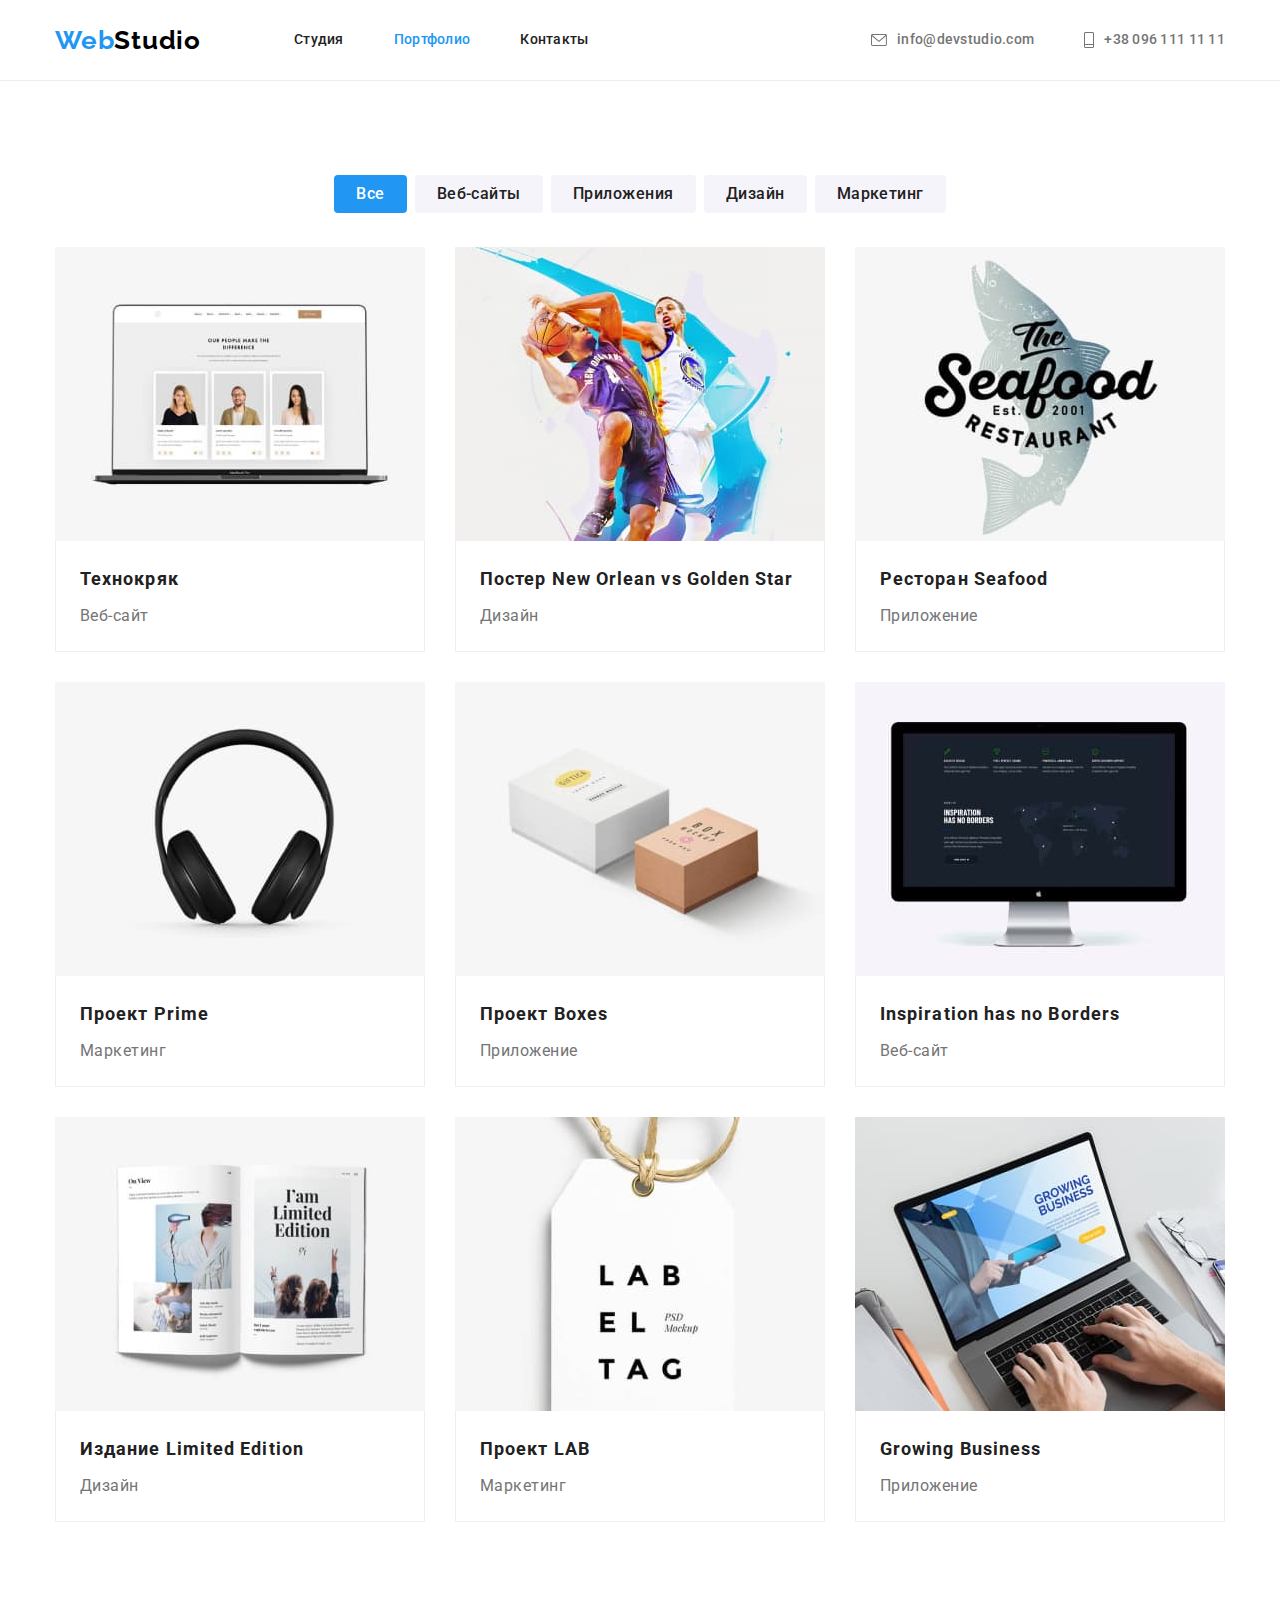
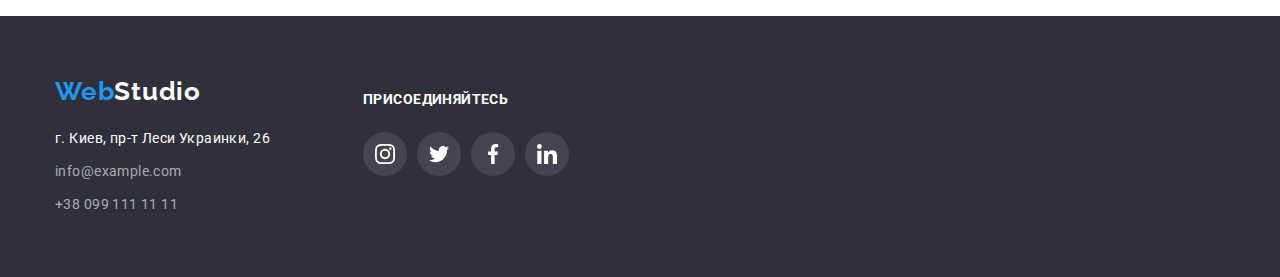
==== portfolio.html @ 46b09ffe "Initial commit" ====
<!DOCTYPE html>
<html lang="ru">
  <head>
    <meta charset="UTF-8" />
    <meta http-equiv="X-UA-Compatible" content="IE=edge" />
    <meta name="viewport" content="width=device-width, initial-scale=1.0" />
    <title>Портфолио</title>
    <link rel="preconnect" href="https://fonts.googleapis.com" />
    <link rel="preconnect" href="https://fonts.gstatic.com" crossorigin />
    <link
      href="https://fonts.googleapis.com/css2?family=Raleway:wght@700&family=Roboto:wght@400;500;700;900&display=swap"
      rel="stylesheet"
    />
    <link
      rel="stylesheet"
      href="https://cdnjs.cloudflare.com/ajax/libs/modern-normalize/1.0.0/modern-normalize.min.css"
    />
    <link rel="stylesheet" href="./css/styles.css" />
  </head>
  <body>
    <!-- Секція хедер -->
    <header class="page-header">
      <div class="container header-container">
        <a class="logo header-logo link" href="./index.html"
          >Web<span class="header-title-part">Studio</span>
        </a>
        <nav class="header-nav">
          <ul class="list header-list">
            <li class="header-item">
              <a class="header-text header-link link" href="./index.html">Студия</a>
            </li>
            <li class="header-item">
              <a class="header-text header-link link current-link" href="./portfolio.html"
                >Портфолио</a
              >
            </li>
            <li class="header-item">
              <a class="header-text header-link link" href="">Контакты</a>
            </li>
          </ul>
        </nav>
        <ul class="list header-list">
          <li class="header-item">
            <a
              class="header-text header-contact header-link-icon link"
              href="mailto:info@devstudio.com"
            >
              <svg class="header-icon" width="16" height="12">
                <use href="./images/icons.svg.svg#icon-mail"></use>
              </svg>
              info@devstudio.com
            </a>
          </li>
          <li class="header-item">
            <a class="header-text header-contact header-link-icon link" href="tel:+380961111111">
              <svg class="header-icon" width="10" height="16">
                <use href="./images/icons.svg.svg#icon-phone"></use>
              </svg>
              +38 096 111 11 11
            </a>
          </li>
        </ul>
      </div>
    </header>
    <!-- Блок унікального контексу -->
    <main>
      <!-- Секція Portfolio -->
      <section class="portfolio">
        <div class="container">
          <h1 class="visually-hidden">Портфолио WebStudio</h1>
          <ul class="card-btn list">
            <li class="card-btn-item">
              <button class="btn-portfolio btn current-btn" type="button">Все</button>
            </li>
            <li class="card-btn-item">
              <button class="btn-portfolio btn" type="button">Веб-сайты</button>
            </li>
            <li class="card-btn-item">
              <button class="btn-portfolio btn" type="button">Приложения</button>
            </li>
            <li class="card-btn-item">
              <button class="btn-portfolio btn" type="button">Дизайн</button>
            </li>
            <li class="card-btn-item">
              <button class="btn-portfolio btn" type="button">Маркетинг</button>
            </li>
          </ul>
          <ul class="card-portfolio card-set list">
            <li class="card-set-item">
              <a class="card-set-option link" href="" target="_blank" rel="noopenet noreferrer">
                <img
                  src="./images/portfolio/project-1.jpg"
                  alt="Технокряк"
                  width="370"
                  height="295"
                />
                <div class="portfolio-wrapper">
                  <h2 class="caption-portfolio">Технокряк</h2>
                  <p class="text-portfolio">Веб-сайт</p>
                </div>
              </a>
            </li>
            <li class="card-set-item">
              <a class="card-set-option link" href="" target="_blank" rel="noopenet noreferrer">
                <img
                  src="./images/portfolio/project-2.jpg"
                  alt="Постер New Orlean vs Golden Star"
                  width="370"
                  height="295"
                />
                <div class="portfolio-wrapper">
                  <h2 class="caption-portfolio">Постер New Orlean vs Golden Star</h2>
                  <p class="text-portfolio">Дизайн</p>
                </div>
              </a>
            </li>
            <li class="card-set-item">
              <a class="card-set-option link" href="" target="_blank" rel="noopenet noreferrer">
                <img
                  src="./images/portfolio/project-3.jpg"
                  alt="Ресторан Seafood"
                  width="370"
                  height="295"
                />
                <div class="portfolio-wrapper">
                  <h2 class="caption-portfolio">Ресторан Seafood</h2>
                  <p class="text-portfolio">Приложение</p>
                </div>
              </a>
            </li>
            <li class="card-set-item">
              <a class="card-set-option link" href="" target="_blank" rel="noopenet noreferrer">
                <img
                  src="./images/portfolio/project-4.jpg"
                  alt="роект Prime"
                  width="370"
                  height="295"
                />
                <div class="portfolio-wrapper">
                  <h2 class="caption-portfolio">Проект Prime</h2>
                  <p class="text-portfolio">Маркетинг</p>
                </div>
              </a>
            </li>
            <li class="card-set-item">
              <a class="card-set-option link" href="" target="_blank" rel="noopenet noreferrer">
                <img
                  src="./images/portfolio/project-5.jpg"
                  alt="Проект Boxes"
                  width="370"
                  height="295"
                />
                <div class="portfolio-wrapper">
                  <h2 class="caption-portfolio">Проект Boxes</h2>
                  <p class="text-portfolio">Приложение</p>
                </div>
              </a>
            </li>
            <li class="card-set-item">
              <a class="card-set-option link" href="" target="_blank" rel="noopenet noreferrer">
                <img
                  src="./images/portfolio/project-6.jpg"
                  alt="Inspiration has no Borders"
                  width="370"
                  height="295"
                />
                <div class="portfolio-wrapper">
                  <h2 class="caption-portfolio" lang="en">Inspiration has no Borders</h2>
                  <p class="text-portfolio">Веб-сайт</p>
                </div>
              </a>
            </li>
            <li class="card-set-item">
              <a class="card-set-option link" href="" target="_blank" rel="noopenet noreferrer">
                <img
                  src="./images/portfolio/project-7.jpg"
                  alt="Издание Limited Edition"
                  width="370"
                  height="295"
                />
                <div class="portfolio-wrapper">
                  <h2 class="caption-portfolio">Издание Limited Edition</h2>
                  <p class="text-portfolio">Дизайн</p>
                </div>
              </a>
            </li>
            <li class="card-set-item">
              <a class="card-set-option link href="" target="_blank" rel="noopenet noreferrer">
                <img
                  src="./images/portfolio/project-8.jpg"
                  alt="Проект LAB"
                  width="370"
                  height="295"
                />
                <div class="portfolio-wrapper">
                  <h2 class="caption-portfolio">Проект LAB</h2>
                  <p class="text-portfolio">Маркетинг</p>
                </div>
              </a>
            </li>
            <li class="card-set-item">
              <a class="card-set-option link" href="" target="_blank" rel="noopenet noreferrer">
                <img
                  src="./images/portfolio/project-9.jpg"
                  alt="Growing Business"
                  width="370"
                  height="295"
                />
                <div class="portfolio-wrapper">
                  <h2 class="caption-portfolio" lang="en">Growing Business</h2>
                  <p class="text-portfolio">Приложение</p>
                </div>
              </a>
            </li>
          </ul>
        </div>
      </section>
    </main>
    <!-- Секція футер -->
    <footer class="footer">
      <div class="footer-container container">
        <h2 class="visually-hidden">Контакты Web Studio</h2>
        <div>
          <a class="logo footer-logo link" href="./index.html"
            >Web<span class="footer-title-part">Studio</span>
          </a>
          <address class="footer-contact address">
            <a
              class="footer-contact-link link"
              href="https://goo.gl/maps/JN8UMffVMjtooEgM7"
              target="_blank"
              rel="noopenet noreferrer"
              >г. Киев, пр-т Леси Украинки, 26</a
            >
            <ul class="list">
              <li class="footer-contact-item">
                <a class="footer-contact-list link" href="mailto:info@example.com"
                  >info@example.com</a
                >
              </li>
              <li>
                <a class="footer-contact-list link" href="tel:+380991111111">+38 099 111 11 11</a>
              </li>
            </ul>
          </address>
        </div>

        <div class="social-media-group">
          <strong class="subtitle-social">присоединяйтесь</strong>
          <ul class="social-media list">
            <li class="social-media-item">
              <a
                class="social-media-link footer-social-media-link link"
                href=""
                target="_blank"
                rel="noopenet noreferrer"
                aria-label="instagram"
              >
                <svg class="social-media-icon" width="20" height="20">
                  <use href="./images/icons.svg.svg#icon-instagram"></use>
                </svg>
              </a>
            </li>
            <li class="social-media-item">
              <a
                class="social-media-link footer-social-media-link link"
                href=""
                target="_blank"
                rel="noopenet noreferrer"
                aria-label="twitter"
              >
                <svg class="social-media-icon" width="20" height="20">
                  <use href="./images/icons.svg.svg#icon-twitter"></use>
                </svg>
              </a>
            </li>
            <li class="social-media-item">
              <a
                class="social-media-link footer-social-media-link link"
                href=""
                target="_blank"
                rel="noopenet noreferrer"
                aria-label="facebook"
              >
                <svg class="social-media-icon" width="20" height="20">
                  <use href="./images/icons.svg.svg#icon-facebook"></use>
                </svg>
              </a>
            </li>
            <li class="social-media-item">
              <a
                class="social-media-link footer-social-media-link link"
                href=""
                target="_blank"
                rel="noopenet noreferrer"
                aria-label="linkedin"
              >
                <svg class="social-media-icon" width="20" height="20">
                  <use href="./images/icons.svg.svg#icon-linkedin"></use>
                </svg>
              </a>
            </li>
          </ul>
        </div>
      </div>
    </footer>
  </body>
</html>
---- css/styles.css ----
:root {
  /* fonts */
  --main-font: 'Roboto';
  --secondary-font: 'Raleway';

  /* text colors */
  --accent-txt-cl: #2196f3;
  --basic-txt-title: #212121;
  --basic-txt-subtitle: #757575;
  --font-txt-cl: rgba(255, 255, 255, 0.6);

  /* bg-colors */

  --accent-btn-bc: #2196f3;
  --no-accent-btn-bc: #f5f4fa;
  --hover-focus-btn-bc: #188ce8;
  --dark-bc: #2f303a;
  --light-bc: #f5f4fa;

  /* others color */

  --contrast-light-txt-bc: #ffffff;
  --contrast-dark-txt-bc: #000000;
  --icon-cl: #afb1b8;

  /* others */

  --items: 4;
  --indent: 30px;
}

body {
  font-family: var(--main-font), sans-serif;
  font-size: 14px;
  line-height: 1.71;
  color: var(--basic-txt-subtitle);
}

h1,
h2,
h3,
h4,
p {
  margin: 0;
}

img {
  display: block;
  max-width: 100%;
  height: auto;
}

/* common styles start */
.container {
  width: 1200px;
  padding-left: 15px;
  padding-right: 15px;
  margin-left: auto;
  margin-right: auto;
}

.link {
  text-decoration: none;
}

.list {
  list-style: none;
  margin: 0;
  padding: 0;
}

.address {
  font-style: normal;
}

.visually-hidden {
  position: absolute;
  width: 1px;
  height: 1px;
  margin: -1px;
  border: 0;
  padding: 0;
  white-space: nowrap;
  clip-path: inset(100%);
  clip: rect(0 0 0 0);
  overflow: hidden;
}

.logo {
  font-family: var(--secondary-font);
  font-weight: 700;
  font-size: 26px;
  line-height: 1.19;
  letter-spacing: 0.03em;
  color: var(--accent-txt-cl);
  margin-right: 93px;
}

.header-title-part {
  color: var(--contrast-dark-txt-bc);
}

.footer-title-part {
  color: var(--contrast-light-txt-bc);
}

.btn {
  cursor: pointer;
  border: none;
}

.card-set {
  display: flex;
  flex-wrap: wrap;
  margin: calc(-1 * var(--indent) / 2);
}

.card-set-item {
  margin: calc(var(--indent) / 2);
  flex-basis: calc((100% - var(--indent) * var(--items)) / var(--items));
}

.card-set-option {
  display: block;
}

.card-set-option:hover,
.card-set-option:focus {
  box-shadow: 0px 1px 1px rgba(0, 0, 0, 0.12), 0px 4px 4px rgba(0, 0, 0, 0.06),
    1px 4px 6px rgba(0, 0, 0, 0.16);
}

.section-bord {
  padding-top: 94px;
  padding-bottom: 94px;
}

/* common styles end */

/* Header section */

.page-header {
  background-color: var(--contrast-light-txt-bc);

  border-bottom: 1px solid #ececec;
}

.header-container {
  display: flex;
  align-items: center;
}

.header-logo {
  margin-right: 93px;
}

.header-list {
  display: flex;
  margin-left: auto;
}

.header-item:not(:last-child) {
  margin-right: 50px;
}

.header-text {
  font-weight: 500;
  font-size: 14px;
  line-height: 1.14;
  letter-spacing: 0.02em;
}

.header-link {
  display: block;
  padding-top: 32px;
  padding-bottom: 32px;

  color: var(--basic-txt-title);
}

.header-link:hover,
.header-link:focus {
  color: var(--accent-txt-cl);
}

.current-link {
  color: var(--accent-txt-cl);
}

.header-contact {
  padding-top: 32px;
  padding-bottom: 32px;

  color: var(--basic-txt-subtitle);
}

.header-contact:hover,
.header-contact:focus {
  color: var(--accent-txt-cl);
}

.header-link-icon {
  display: flex;
  justify-content: center;
  align-items: center;

  color: var(--basic-txt-subtitle);
}

.header-link-icon:hover,
.header-link-icon:focus {
  color: var(--accent-txt-cl);
}

.header-icon {
  margin-right: 10px;

  fill: currentColor;
}

/* Main section */

/* Hero section */

.hero {
  max-width: 1600px;
  margin-right: auto;
  margin-left: auto;
  padding: 200px 0;
  background-color: var(--dark-bc);
  background-image: linear-gradient(rgba(47, 48, 58, 0.4), rgba(47, 48, 58, 0.4)),
    url(../images/hero/hero-bg.jpg);
  background-repeat: no-repeat;
  background-position: center;
  background-size: cover;

  text-align: center;
}

.main-title {
  font-weight: 900;
  font-size: 44px;
  line-height: 1.36;
  text-align: center;
  letter-spacing: 0.06em;
  text-transform: uppercase;
  color: var(--contrast-light-txt-bc);
  margin-left: auto;
  margin-right: auto;
  margin-bottom: 30px;
  width: 696px;
}

.btn-hero {
  display: block;
  margin-left: auto;
  margin-right: auto;
  font-family: inherit;
  font-weight: 700;
  font-size: 16px;
  line-height: 1.88;
  letter-spacing: 0.06em;
  color: var(--contrast-light-txt-bc);
  background-color: var(--accent-btn-bc);
  padding: 10px 32px;
  border-radius: 4px;
}

.btn-hero:hover,
.btn-hero:focus {
  background-color: var(--hover-focus-btn-bc);
  box-shadow: 0px 4px 4px rgba(0, 0, 0, 0.15);
}

/* Feature section */

.feature {
  padding-bottom: 0;
}

.feature-subtitle {
  font-weight: 700;
  font-size: 14px;
  line-height: 1.17;
  letter-spacing: 0.03em;
  text-transform: uppercase;
  color: var(--basic-txt-title);
  margin-bottom: 10px;
}

.text-feature {
  font-weight: 400;
  font-size: 14px;
  line-height: 1.71;
  letter-spacing: 0.03em;
}

/* Work section */

.section-title {
  font-weight: 700;
  font-size: 36px;
  line-height: 1.17;
  text-align: center;
  letter-spacing: 0.03em;
  color: var(--basic-txt-title);

  margin-bottom: 50px;
  margin-left: auto;
  margin-right: auto;
}

.work-list {
  --items: 3;
}

/* Team section */

.team-wrapper {
  padding-top: 30px;
  padding-bottom: 30px;
  box-shadow: 0px 1px 3px rgba(0, 0, 0, 0.12), 0px 1px 1px rgba(0, 0, 0, 0.14),
    0px 2px 1px rgba(0, 0, 0, 0.2);
  border-radius: 0px 0px 4px 4px;
}
.team {
  background-color: var(--light-bc);
}

.card-team {
  background-color: var(--contrast-light-txt-bc);

  --items: 4;
}

.caption-team {
  font-weight: 500;
  font-size: 16px;
  line-height: 1.19;
  text-align: center;
  letter-spacing: 0.03em;
  color: var(--basic-txt-title);

  margin-bottom: 10px;
}

.text-team {
  font-weight: 400;
  font-size: 16px;
  line-height: 1.19;
  text-align: center;
  letter-spacing: 0.03em;
  margin-bottom: 16px;
}

/* Client section */

.client-title {
  margin-bottom: 50px;
}

.client-list {
  display: flex;
  justify-content: center;
}

.client-item {
  width: 170px;
  height: 92px;
}

.client-item:not(:last-child) {
  margin-right: 30px;
}
.client-link {
  display: flex;
  justify-content: center;
  align-items: center;
  height: inherit;
  width: inherit;

  color: var(--icon-cl);

  border: 1px solid var(--icon-cl);
  border-radius: 4px;
}

.client-link:hover,
.client-link:focus {
  color: var(--accent-txt-cl);
  border-color: var(--accent-txt-cl);
}

.client-icon {
  fill: currentColor;
}

/* Footer section */

.footer {
  padding: 60px 0;
  background-color: var(--dark-bc);
}

.footer-container {
  display: flex;
}

.footer-logo {
  display: block;
  width: 145px;
  margin-bottom: 20px;
}

.footer-contact {
  width: 231px;
  font-weight: 400;
  font-size: 14px;
  line-height: 1.71;
  letter-spacing: 0.03em;
}

.footer-contact-link {
  color: var(--contrast-light-txt-bc);
}

.footer-contact-link:hover,
.footer-contact-link:focus {
  color: var(--accent-txt-cl);
}

.footer-contact-item {
  margin-top: 9px;
  margin-bottom: 9px;
}

.footer-contact-list {
  color: var(--font-txt-cl);
}

.footer-contact-list:hover,
.footer-contact-list:focus {
  color: var(--accent-txt-cl);
}

.subtitle-social {
  margin-bottom: 20px;

  font-weight: 700;
  font-size: 14px;
  line-height: 1.14;
  letter-spacing: 0.03em;
  text-transform: uppercase;

  color: #ffffff;
}

.social-media-group {
  margin-top: 12px;
  margin-left: 70px;
}

/* Portfolio html */

.portfolio {
  padding: 94px 0;
}

.card-btn {
  /* --items: 5;
  --indent: 8px; */
  display: flex;
  justify-content: center;
  margin-bottom: 34px;
}

.card-btn-item:not(:last-child) {
  margin-right: 8px;
}

.btn-portfolio {
  display: inline-block;
  font-family: inherit;
  font-weight: 500;
  font-size: 16px;
  line-height: 1.62;
  text-align: center;
  letter-spacing: 0.03em;
  color: var(--basic-txt-title);
  background-color: var(--no-accent-btn-bc);
  border-radius: 4px;
  padding: 6px 22px;
}

.btn-portfolio:hover,
.btn-portfolio:focus {
  color: var(--contrast-light-txt-bc);
  background-color: var(--accent-btn-bc);
  box-shadow: 0px 3px 1px rgba(0, 0, 0, 0.1), 0px 1px 2px rgba(0, 0, 0, 0.08),
    0px 2px 2px rgba(0, 0, 0, 0.12);
  border-radius: 4px;
}

.current-btn {
  color: var(--contrast-light-txt-bc);
  background-color: var(--accent-btn-bc);
}

.card-portfolio {
  --items: 3;
}

.portfolio-wrapper {
  padding: 20px 24px;
  border: 1px solid #eeeeee;
  border-top: none;
}

.caption-portfolio {
  font-weight: 700;
  font-size: 18px;
  line-height: 2;
  letter-spacing: 0.06em;
  color: var(--basic-txt-title);

  margin-bottom: 4px;
}

.text-portfolio {
  font-weight: 400;
  font-size: 16px;
  line-height: 1.88;
  letter-spacing: 0.03em;

  color: var(--basic-txt-subtitle);
}

/* Оформлення іконок */

.feature-icon {
  display: flex;
  justify-content: center;
  align-items: center;

  width: 270px;
  height: 120px;
  background-color: #f5f4fa;
  border-radius: 4px;

  margin-bottom: 30px;
}

.social-media {
  display: flex;
  justify-content: center;

  margin-top: 20px;
}

.social-media-item:not(:last-child) {
  margin-right: 10px;
}

.social-media-link {
  display: flex;
  align-items: center;
  justify-content: center;
  width: 44px;
  height: 44px;

  color: var(--icon-cl);

  border-radius: 50%;
}

.social-media-link:hover,
.social-media-link:focus {
  color: var(--contrast-light-txt-bc);
  background-color: var(--accent-btn-bc);
}

.footer-social-media-link {
  background-color: rgba(255, 255, 255, 0.1);
  color: #ffffff;
}

.social-media-icon {
  fill: currentColor;
}
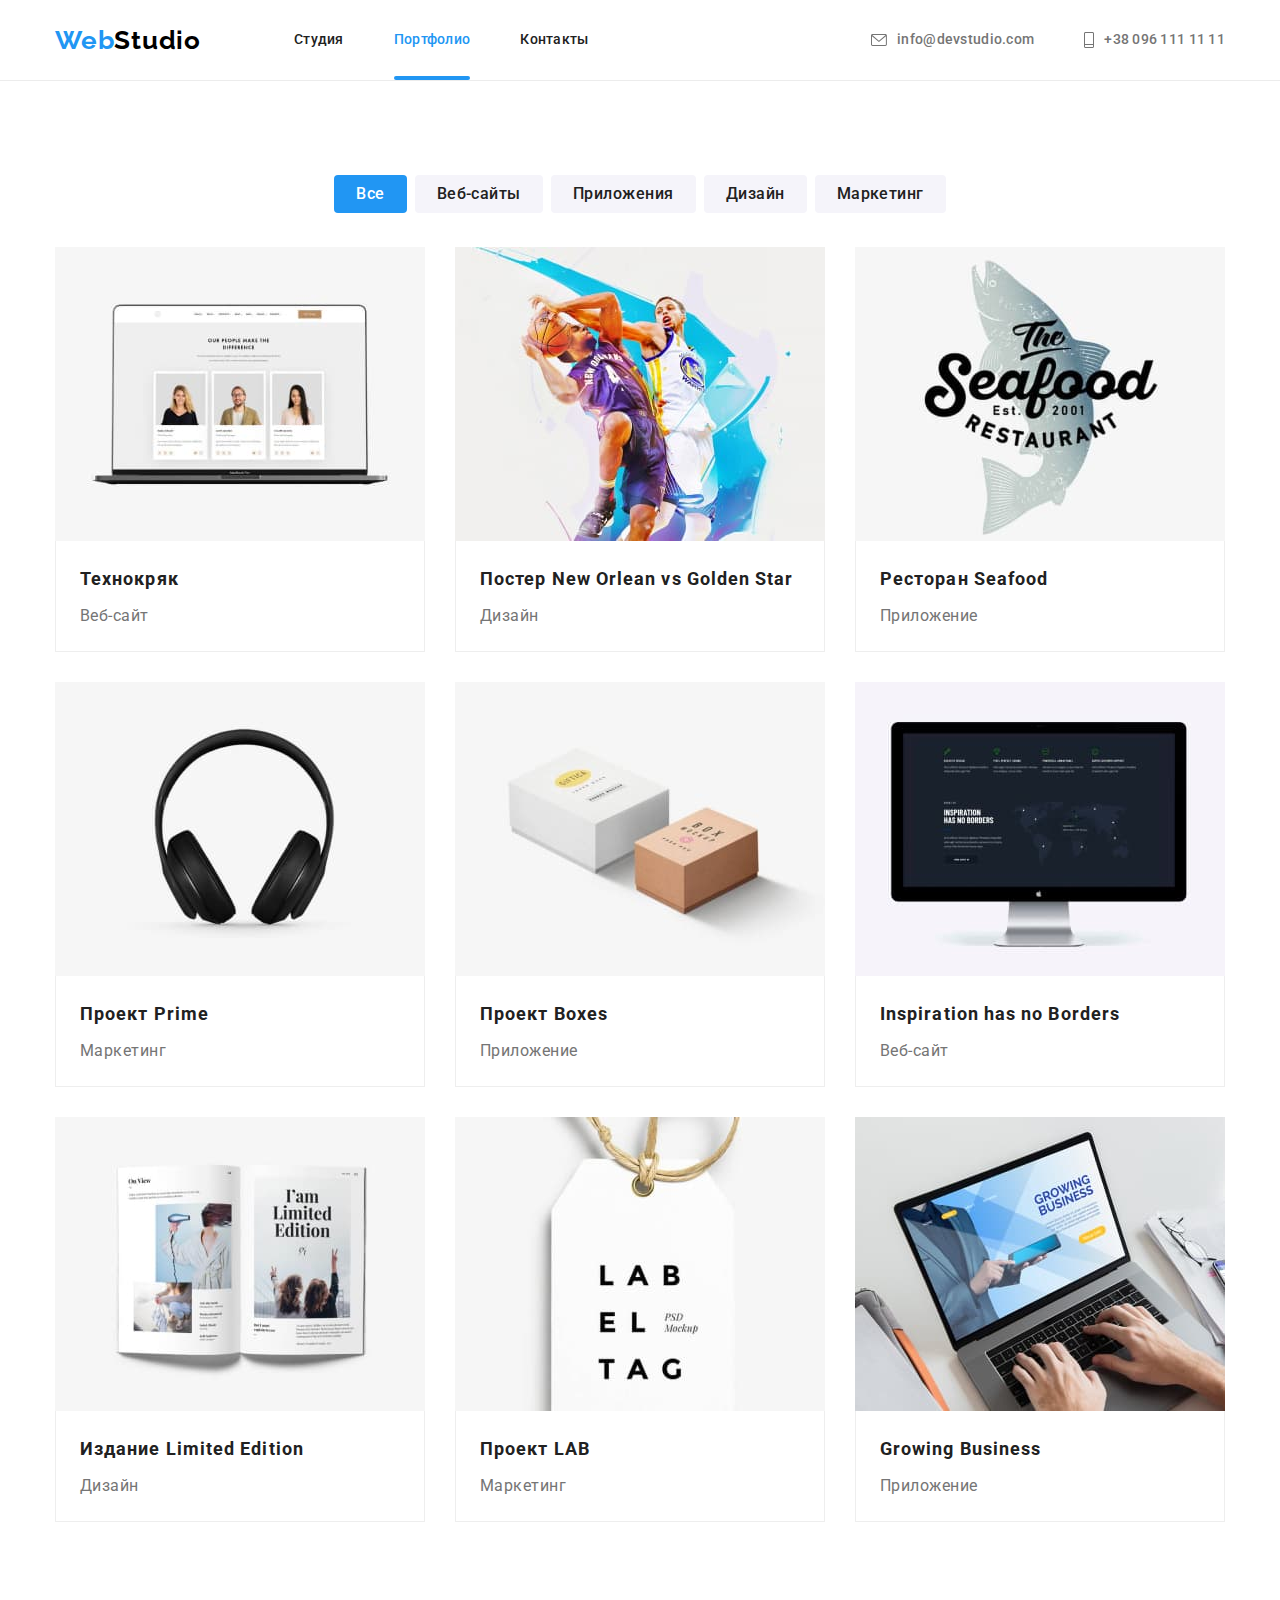
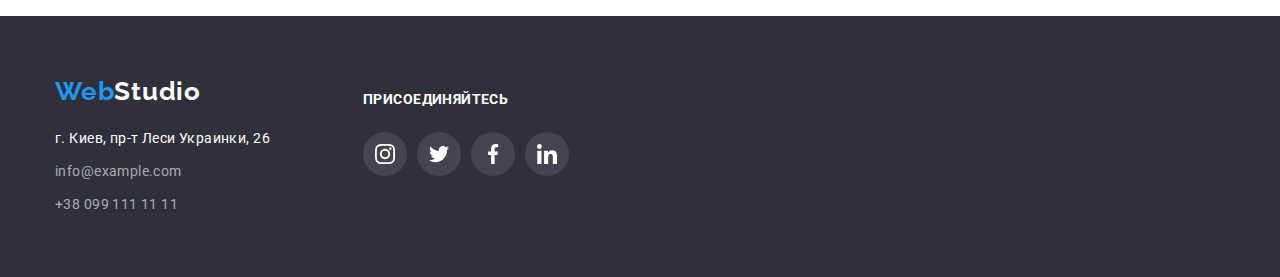
==== commit 595fe7f9: "Додавання анімацій та модального вікна" ====
--- a/portfolio.html
+++ b/portfolio.html
@@ -86,27 +86,34 @@
             </li>
           </ul>
           <ul class="card-portfolio card-set list">
-            <li class="card-set-item">
-              <a class="card-set-option link" href="" target="_blank" rel="noopenet noreferrer">
-                <img
-                  src="./images/portfolio/project-1.jpg"
-                  alt="Технокряк"
-                  width="370"
-                  height="295"
-                />
+            <li class="portfolio-item card-set-item">
+              <a class="card-set-option link" href="" target="_blank" rel="noopenet noreferrer">
+                <div class="sss">
+                  <img
+                    src="./images/portfolio/project-1.jpg"
+                    alt="Технокряк"
+                    width="370"
+                    height="294"
+                  />
+                  <p class="portfolio-overlay">
+                    Ресурс предлагает комплексные предложения с разным уровнем функционала и
+                    сервисов. Все это позволит посетителю получить исчерпывающие сведения о компании
+                    или частном лице.
+                  </p>
+                </div>
                 <div class="portfolio-wrapper">
                   <h2 class="caption-portfolio">Технокряк</h2>
                   <p class="text-portfolio">Веб-сайт</p>
                 </div>
               </a>
             </li>
-            <li class="card-set-item">
+            <li class="portfolio-item card-set-item">
               <a class="card-set-option link" href="" target="_blank" rel="noopenet noreferrer">
                 <img
                   src="./images/portfolio/project-2.jpg"
                   alt="Постер New Orlean vs Golden Star"
                   width="370"
-                  height="295"
+                  height="294"
                 />
                 <div class="portfolio-wrapper">
                   <h2 class="caption-portfolio">Постер New Orlean vs Golden Star</h2>
@@ -114,13 +121,13 @@
                 </div>
               </a>
             </li>
-            <li class="card-set-item">
+            <li class="portfolio-item card-set-item">
               <a class="card-set-option link" href="" target="_blank" rel="noopenet noreferrer">
                 <img
                   src="./images/portfolio/project-3.jpg"
                   alt="Ресторан Seafood"
                   width="370"
-                  height="295"
+                  height="294"
                 />
                 <div class="portfolio-wrapper">
                   <h2 class="caption-portfolio">Ресторан Seafood</h2>
@@ -128,13 +135,13 @@
                 </div>
               </a>
             </li>
-            <li class="card-set-item">
+            <li class="portfolio-item card-set-item">
               <a class="card-set-option link" href="" target="_blank" rel="noopenet noreferrer">
                 <img
                   src="./images/portfolio/project-4.jpg"
                   alt="роект Prime"
                   width="370"
-                  height="295"
+                  height="294"
                 />
                 <div class="portfolio-wrapper">
                   <h2 class="caption-portfolio">Проект Prime</h2>
@@ -142,13 +149,13 @@
                 </div>
               </a>
             </li>
-            <li class="card-set-item">
+            <li class="portfolio-item card-set-item">
               <a class="card-set-option link" href="" target="_blank" rel="noopenet noreferrer">
                 <img
                   src="./images/portfolio/project-5.jpg"
                   alt="Проект Boxes"
                   width="370"
-                  height="295"
+                  height="294"
                 />
                 <div class="portfolio-wrapper">
                   <h2 class="caption-portfolio">Проект Boxes</h2>
@@ -156,13 +163,13 @@
                 </div>
               </a>
             </li>
-            <li class="card-set-item">
+            <li class="portfolio-item card-set-item">
               <a class="card-set-option link" href="" target="_blank" rel="noopenet noreferrer">
                 <img
                   src="./images/portfolio/project-6.jpg"
                   alt="Inspiration has no Borders"
                   width="370"
-                  height="295"
+                  height="294"
                 />
                 <div class="portfolio-wrapper">
                   <h2 class="caption-portfolio" lang="en">Inspiration has no Borders</h2>
@@ -170,13 +177,13 @@
                 </div>
               </a>
             </li>
-            <li class="card-set-item">
+            <li class="portfolio-item card-set-item">
               <a class="card-set-option link" href="" target="_blank" rel="noopenet noreferrer">
                 <img
                   src="./images/portfolio/project-7.jpg"
                   alt="Издание Limited Edition"
                   width="370"
-                  height="295"
+                  height="294"
                 />
                 <div class="portfolio-wrapper">
                   <h2 class="caption-portfolio">Издание Limited Edition</h2>
@@ -184,13 +191,13 @@
                 </div>
               </a>
             </li>
-            <li class="card-set-item">
-              <a class="card-set-option link href="" target="_blank" rel="noopenet noreferrer">
+            <li class="portfolio-item card-set-item">
+              <a class="card-set-option link" href="" target="_blank" rel="noopenet noreferrer">
                 <img
                   src="./images/portfolio/project-8.jpg"
                   alt="Проект LAB"
                   width="370"
-                  height="295"
+                  height="294"
                 />
                 <div class="portfolio-wrapper">
                   <h2 class="caption-portfolio">Проект LAB</h2>
@@ -198,13 +205,13 @@
                 </div>
               </a>
             </li>
-            <li class="card-set-item">
+            <li class="portfolio-item card-set-item">
               <a class="card-set-option link" href="" target="_blank" rel="noopenet noreferrer">
                 <img
                   src="./images/portfolio/project-9.jpg"
                   alt="Growing Business"
                   width="370"
-                  height="295"
+                  height="294"
                 />
                 <div class="portfolio-wrapper">
                   <h2 class="caption-portfolio" lang="en">Growing Business</h2>
--- a/css/styles.css
+++ b/css/styles.css
@@ -27,6 +27,8 @@
 
   --items: 4;
   --indent: 30px;
+
+  --anim: 250ms cubic-bezier(0.4, 0, 0.2, 1);
 }
 
 body {
@@ -122,12 +124,22 @@
 
 .card-set-option {
   display: block;
+
+  position: relative;
+  overflow: hidden;
+
+  transition: box-shadow var(--anim);
 }
 
 .card-set-option:hover,
 .card-set-option:focus {
   box-shadow: 0px 1px 1px rgba(0, 0, 0, 0.12), 0px 4px 4px rgba(0, 0, 0, 0.06),
     1px 4px 6px rgba(0, 0, 0, 0.16);
+}
+
+.card-set-option:hover .portfolio-overlay,
+.card-set-option:focus .portfolio-overlay {
+  transform: translateY(0);
 }
 
 .section-bord {
@@ -176,6 +188,8 @@
   padding-bottom: 32px;
 
   color: var(--basic-txt-title);
+
+  transition: color var(--anim);
 }
 
 .header-link:hover,
@@ -184,7 +198,20 @@
 }
 
 .current-link {
+  position: relative;
   color: var(--accent-txt-cl);
+}
+
+.current-link::after {
+  content: '';
+  position: absolute;
+  bottom: 0;
+  left: 0;
+
+  width: 100%;
+  height: 4px;
+  background-color: var(--accent-txt-cl);
+  border-radius: 2px;
 }
 
 .header-contact {
@@ -192,6 +219,8 @@
   padding-bottom: 32px;
 
   color: var(--basic-txt-subtitle);
+
+  transition: color var(--anim);
 }
 
 .header-contact:hover,
@@ -205,6 +234,8 @@
   align-items: center;
 
   color: var(--basic-txt-subtitle);
+
+  transition: color var(--anim);
 }
 
 .header-link-icon:hover,
@@ -264,6 +295,8 @@
   background-color: var(--accent-btn-bc);
   padding: 10px 32px;
   border-radius: 4px;
+
+  transition: color var(--anim), background-color var(--anim);
 }
 
 .btn-hero:hover,
@@ -312,6 +345,29 @@
 
 .work-list {
   --items: 3;
+}
+
+.work-img {
+  position: relative;
+}
+
+.work-item {
+  position: absolute;
+  bottom: 0;
+  left: 0;
+  width: 100%;
+  height: 70px;
+  padding: 27px;
+  background-color: rgba(47, 48, 58, 0.8);
+
+  font-weight: 700;
+  font-size: 14px;
+  line-height: 1.14;
+  text-align: center;
+  letter-spacing: 0.03em;
+  text-transform: uppercase;
+
+  color: var(--contrast-light-txt-bc);
 }
 
 /* Team section */
@@ -383,6 +439,8 @@
 
   border: 1px solid var(--icon-cl);
   border-radius: 4px;
+
+  transition: color var(--anim), border-color var(--anim);
 }
 
 .client-link:hover,
@@ -422,6 +480,8 @@
 
 .footer-contact-link {
   color: var(--contrast-light-txt-bc);
+
+  transition: color var(--anim);
 }
 
 .footer-contact-link:hover,
@@ -436,6 +496,8 @@
 
 .footer-contact-list {
   color: var(--font-txt-cl);
+
+  transition: color var(--anim);
 }
 
 .footer-contact-list:hover,
@@ -467,8 +529,6 @@
 }
 
 .card-btn {
-  /* --items: 5;
-  --indent: 8px; */
   display: flex;
   justify-content: center;
   margin-bottom: 34px;
@@ -490,6 +550,9 @@
   background-color: var(--no-accent-btn-bc);
   border-radius: 4px;
   padding: 6px 22px;
+
+  transition: color var(--anim), background-color var(--anim), box-shadow var(--anim),
+    border-radius var(--anim);
 }
 
 .btn-portfolio:hover,
@@ -508,6 +571,9 @@
 
 .card-portfolio {
   --items: 3;
+}
+
+.portfolio-item {
 }
 
 .portfolio-wrapper {
@@ -535,6 +601,33 @@
   color: var(--basic-txt-subtitle);
 }
 
+.sss {
+  position: relative;
+  overflow: hidden;
+}
+
+.portfolio-overlay {
+  position: absolute;
+  top: 0;
+  left: 0;
+
+  transform: translateY(100%);
+
+  padding: 63px 24px;
+  width: 100%;
+  height: 294px;
+  background-color: rgba(33, 150, 243, 0.9);
+
+  font-weight: 400;
+  font-size: 18px;
+  line-height: 1.56;
+  letter-spacing: 0.03em;
+
+  color: var(--contrast-light-txt-bc);
+
+  transition: transform var(--anim);
+}
+
 /* Оформлення іконок */
 
 .feature-icon {
@@ -571,6 +664,8 @@
   color: var(--icon-cl);
 
   border-radius: 50%;
+
+  transition: color var(--anim), background-color var(--anim);
 }
 
 .social-media-link:hover,
@@ -581,9 +676,66 @@
 
 .footer-social-media-link {
   background-color: rgba(255, 255, 255, 0.1);
-  color: #ffffff;
+  color: var(--contrast-light-txt-bc);
 }
 
 .social-media-icon {
   fill: currentColor;
 }
+
+/* Modal windows */
+
+.backdrop {
+  position: fixed;
+  top: 0;
+  left: 0;
+  width: 100%;
+  height: 100%;
+
+  background-color: rgba(0, 0, 0, 0.2);
+
+  opacity: 1;
+  visibility: visible;
+  pointer-events: initial;
+
+  transition: opacity var(--anim-fast), visibility var(--anim-fast);
+}
+
+.backdrop.is-hidden {
+  opacity: 0;
+  visibility: hidden;
+  pointer-events: none;
+}
+
+.modal {
+  position: absolute;
+  top: 50%;
+  left: 50%;
+  transform: translate(-50%, -50%);
+
+  width: 528px;
+  height: 581px;
+
+  background-color: var(--contrast-light-txt-bc);
+  box-shadow: 0px 1px 3px rgba(0, 0, 0, 0.12), 0px 1px 1px rgba(0, 0, 0, 0.14),
+    0px 2px 1px rgba(0, 0, 0, 0.2);
+  border-radius: 4px;
+}
+
+.modal-close-btn {
+  position: absolute;
+  top: 8px;
+  right: 8px;
+
+  display: flex;
+  align-items: center;
+  justify-content: center;
+  width: 30px;
+  height: 30px;
+
+  border: none;
+  border-radius: 50%;
+  background-color: var(--contrast-light-txt-bc);
+  border: 1px solid rgba(0, 0, 0, 0.1);
+  cursor: pointer;
+}
